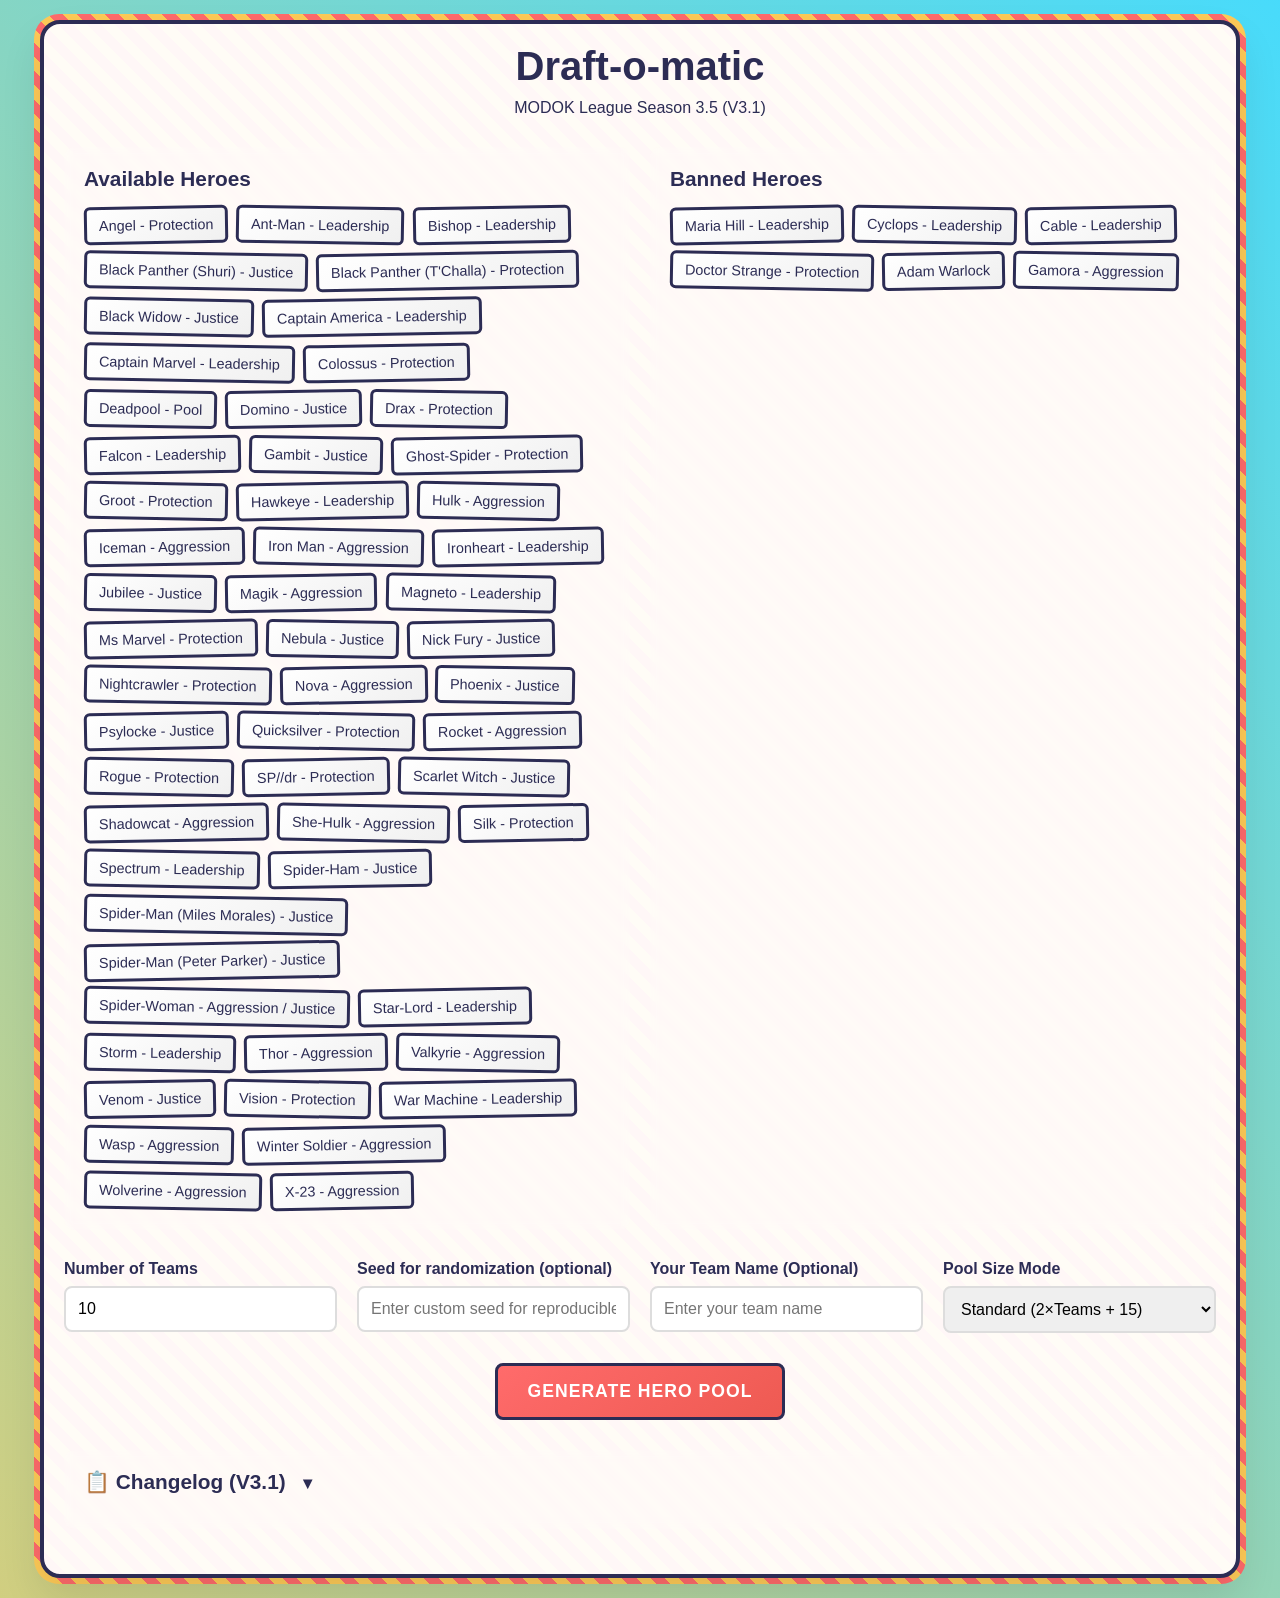
==== s3.5/draft/index.html @ fa61a2d9 "Create index.html" ====
<!DOCTYPE html>
<html lang="en">
<head>
    <meta charset="UTF-8">
    <meta name="viewport" content="width=device-width, initial-scale=1.0">
    <title>Redirecting...</title>
    <meta http-equiv="refresh" content="0; url=https://modokleague.github.io/s3.5/pool/">
    <style>
        body {
            font-family: Arial, sans-serif;
            display: flex;
            justify-content: center;
            align-items: center;
            min-height: 100vh;
            margin: 0;
            background: linear-gradient(135deg, #667eea 0%, #764ba2 100%);
            color: white;
        }
        .container {
            text-align: center;
            padding: 2rem;
            background: rgba(255, 255, 255, 0.1);
            border-radius: 15px;
            backdrop-filter: blur(10px);
            box-shadow: 0 8px 32px rgba(0, 0, 0, 0.1);
        }
        .spinner {
            border: 3px solid rgba(255, 255, 255, 0.3);
            border-top: 3px solid white;
            border-radius: 50%;
            width: 40px;
            height: 40px;
            animation: spin 1s linear infinite;
            margin: 0 auto 20px;
        }
        @keyframes spin {
            0% { transform: rotate(0deg); }
            100% { transform: rotate(360deg); }
        }
        a {
            color: #87ceeb;
            text-decoration: none;
        }
        a:hover {
            text-decoration: underline;
        }
    </style>
</head>
<body>
    <div class="container">
        <div class="spinner"></div>
        <h1>Redirecting...</h1>
        <p>You will be automatically redirected in a moment.</p>
        <p>If you are not redirected automatically, <a href="https://modokleague.github.io/s3.5/pool/">click here</a>.</p>
    </div>

    <script>
        // JavaScript redirect as backup
        setTimeout(function() {
            window.location.href = "https://modokleague.github.io/s3.5/pool/";
        }, 1000);
    </script>
</body>
</html>
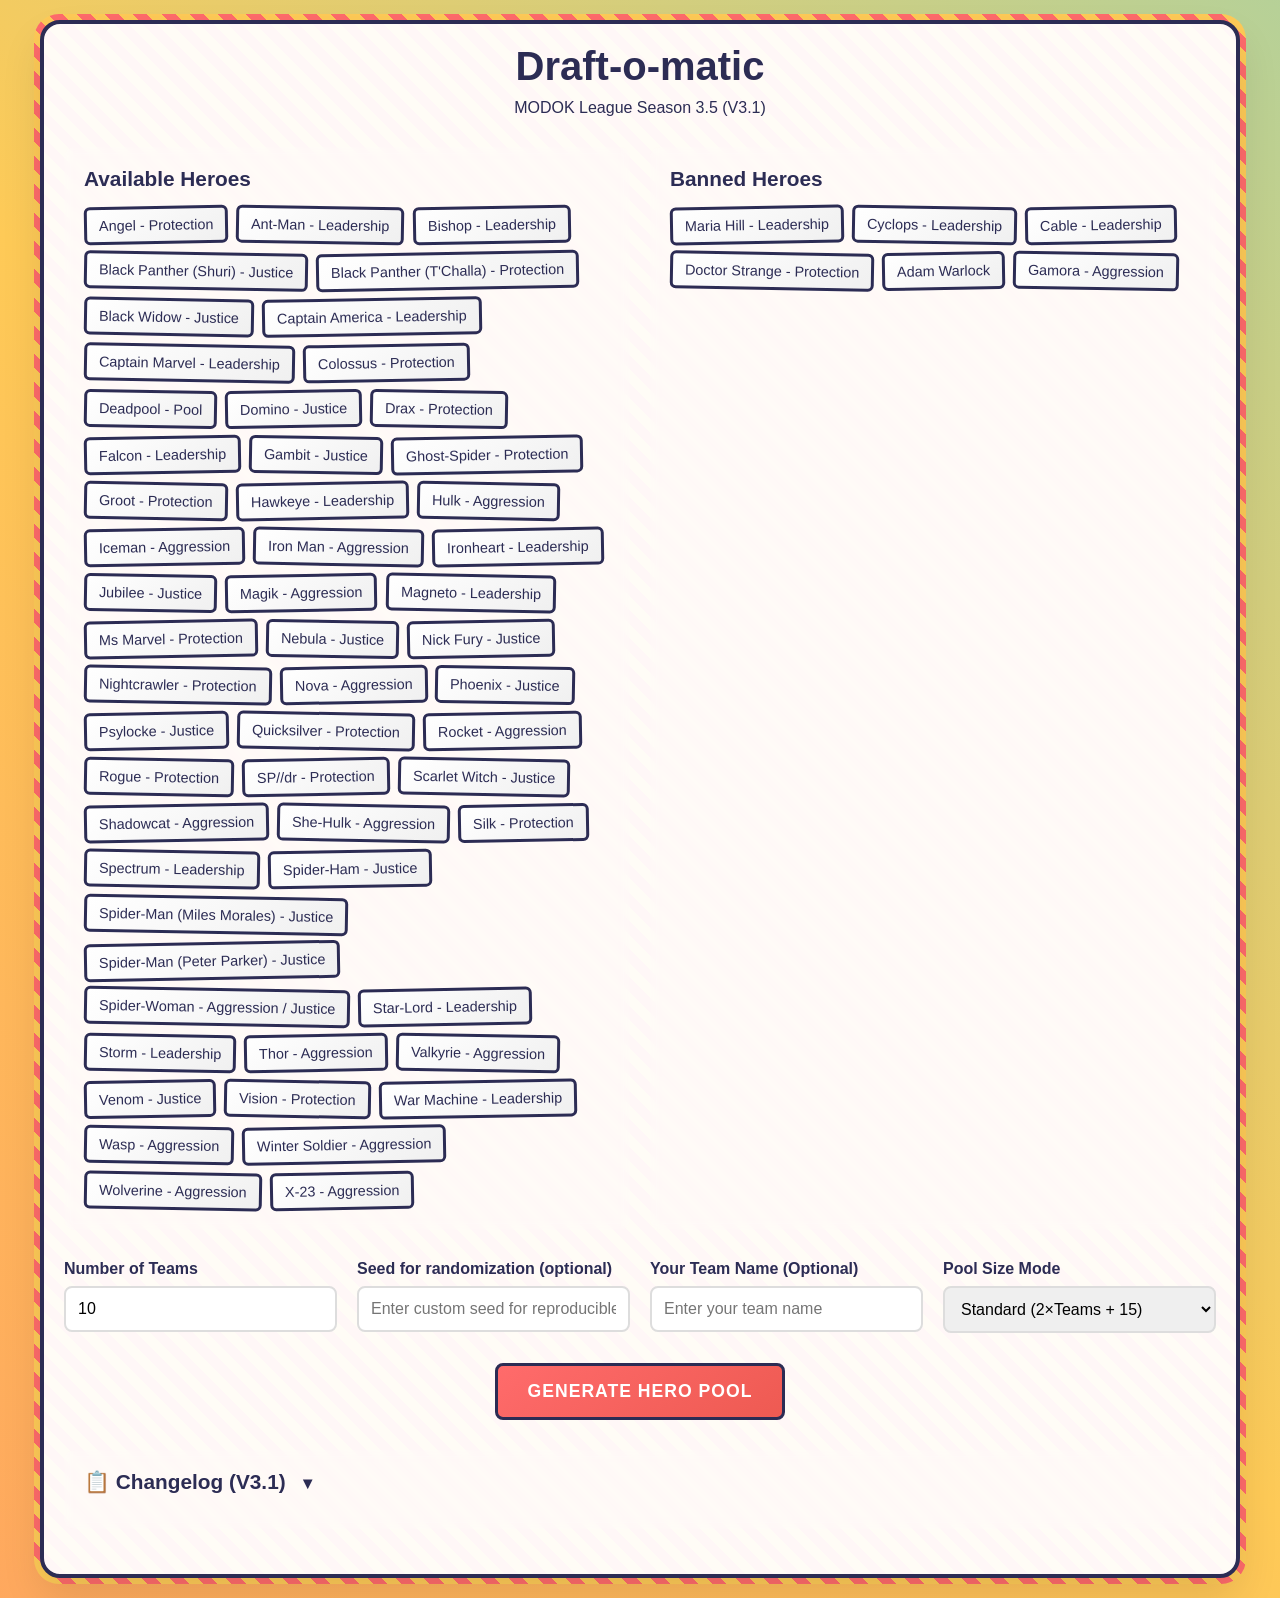
==== commit a4a8c802: "Update index.html" ====
--- a/s3.5/draft/index.html
+++ b/s3.5/draft/index.html
@@ -7,7 +7,7 @@
     <meta http-equiv="refresh" content="0; url=https://modokleague.github.io/s3.5/pool/">
     <style>
         body {
-            font-family: Arial, sans-serif;
+            font-family: 'Comic Sans MS', 'Comic Sans', 'Chalkboard SE', 'Marker Felt', sans-serif;
             display: flex;
             justify-content: center;
             align-items: center;
